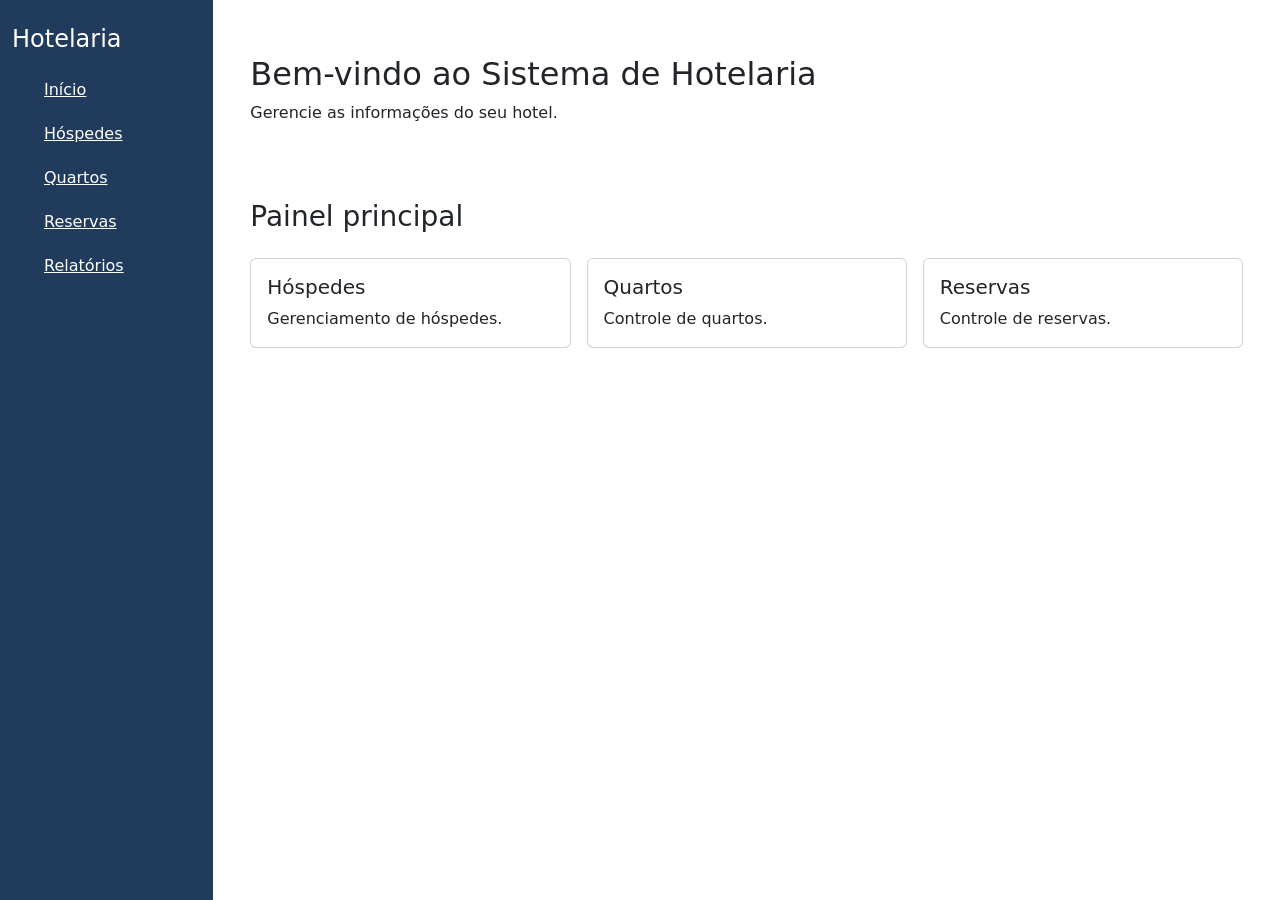
==== index.html @ a805ad4c "Criação da estrutura inicial do frontend" ====
<!DOCTYPE html>
<html lang="pt-br">

<head>
    <meta charset="UTF-8">
    <meta name="viewport" content="width=device-width, initial-scale=1.0">
    <link rel="stylesheet" href="assets/css/reset.css">
    <link rel="stylesheet" href="assets/css/style.css">
    <link rel="stylesheet" href="assets/css/layout.css">
    <title>Sistema de Hotelaria</title>

    <!-- Bootstrap 5.3.8 via CDN -->
    <link href="https://cdn.jsdelivr.net/npm/bootstrap@5.3.8/dist/css/bootstrap.min.css" rel="stylesheet"
        integrity="sha384-sRIl4kxILFvY47J16cr9ZwB07vP4J8+LH7qKQnuqkuIAvNWLzeN8tE5YBujZqJLB" crossorigin="anonymous">

</head>

<body>

    <div class="container-fluid">
        <div class="row layout">

            <aside class="sidebar col-12 col-md-3 col-lg-2">

                <h4 class="text-white mb-4">
                    Hotelaria
                </h4>

                <nav>
                    <ul>
                        <li><a href="#" class="text-white">Início</a></li>
                        <li><a href="#" class="text-white">Hóspedes</a></li>
                        <li><a href="#" class="text-white">Quartos</a></li>
                        <li><a href="#" class="text-white">Reservas</a></li>
                        <li><a href="#" class="text-white">Relatórios</a></li>
                    </ul>
                </nav>

            </aside>

            <main class="conteudo col-12 col-md-9 col-lg-10">

           
                <header class="cabecalho">
                    <h2>Bem-vindo ao Sistema de Hotelaria</h2>
                    <p class="mb-0">
                        Gerencie as informações do seu hotel.
                    </p>
                </header>

            
                <section class="area-conteudo">

                    <h3 class="mb-4">Painel principal</h3>

                    <div class="row g-3">

                        <div class="col-12 col-sm-6 col-xl-4">
                            <div class="card p-3">
                                <h5>Hóspedes</h5>
                                <p class="mb-0">Gerenciamento de hóspedes.</p>
                            </div>
                        </div>

                        <div class="col-12 col-sm-6 col-xl-4">
                            <div class="card p-3">
                                <h5>Quartos</h5>
                                <p class="mb-0">Controle de quartos.</p>
                            </div>
                        </div>

                        <div class="col-12 col-sm-6 col-xl-4">
                            <div class="card p-3">
                                <h5>Reservas</h5>
                                <p class="mb-0">Controle de reservas.</p>
                            </div>
                        </div>

                    </div>

                </section>

            </main>

        </div>
    </div>

    <!-- Bootstrap JavaScript -->
    <script src="https://cdn.jsdelivr.net/npm/bootstrap@5.3.8/dist/js/bootstrap.bundle.min.js"
        integrity="sha384-FKyoEForCGlyvwx9Hj09JcYn3nv7wiPVlz7YYwJrWVcXK/BmnVDxM+D2scQbITxI"
        crossorigin="anonymous"></script>

    <!-- JavaScript próprio -->
    <script src="assets/js/main.js"></script>

</body>

</html>
---- assets/css/style.css ----
:root {
    --cor-primaria: #203B5B;
    --cor-secundaria: #C5A46D;

    --cor-fundo: #F5F3EF;
    --cor-branco: #FFFFFF;

    --cor-texto: #344054;
    --cor-texto-secundario: #667085;

    --cor-borda: #E8EDF2;

    --fonte-principal: Arial, sans-serif;
}



body {
    background-color: var(--cor-fundo);
    color: var(--cor-texto);
    font-family: var(--fonte-principal);
}

h1, h2, h3, h4, h5, h6 {
    color: var(--cor-primaria);
}

.btn-principal {
    background-color: var(--cor-primaria);
    color: var(--cor-branco);
    border: none;
}

.btn-principal:hover {
    background-color: #172D46;
    color: var(--cor-branco);
}
---- assets/css/layout.css ----
.layout {
    min-height: 100vh;
}

.sidebar {
    background-color: var(--cor-primaria);
    color: var(--cor-branco);
    padding: 25px 20px;
    min-height: 100vh;
}

.sidebar ul li {
    margin-bottom: 20px;
}

.sidebar a:hover {
    color: var(--cor-secundaria) !important;
}

.conteudo {
    padding: 30px;
    min-width: 0;
}

.cabecalho,
.area-conteudo {
    background-color: var(--cor-branco);
    padding: 25px;
    border-radius: 10px;
    margin-bottom: 25px;
}

@media (max-width: 767px) {
    .sidebar {
        min-height: auto;
    }

    .conteudo {
        padding: 15px;
    }
}
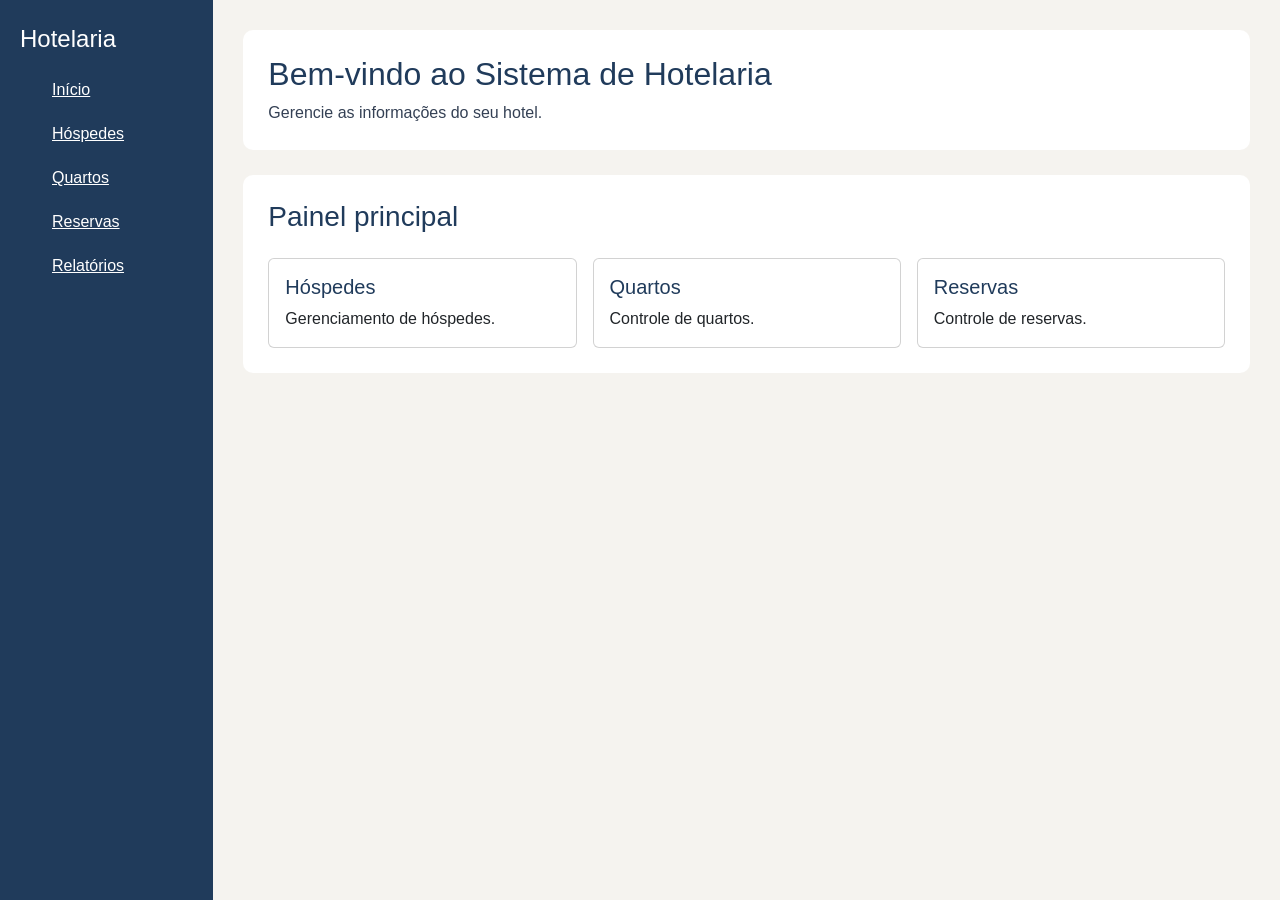
==== commit d7fe4701: "fix: reordenação dos estilos e CDN do Bootstrap no index.html" ====
--- a/index.html
+++ b/index.html
@@ -4,14 +4,18 @@
 <head>
     <meta charset="UTF-8">
     <meta name="viewport" content="width=device-width, initial-scale=1.0">
+    <title>Sistema de Hotelaria</title>
+
+    <!-- Reset de estilos CSS -->
     <link rel="stylesheet" href="assets/css/reset.css">
-    <link rel="stylesheet" href="assets/css/style.css">
-    <link rel="stylesheet" href="assets/css/layout.css">
-    <title>Sistema de Hotelaria</title>
 
     <!-- Bootstrap 5.3.8 via CDN -->
     <link href="https://cdn.jsdelivr.net/npm/bootstrap@5.3.8/dist/css/bootstrap.min.css" rel="stylesheet"
         integrity="sha384-sRIl4kxILFvY47J16cr9ZwB07vP4J8+LH7qKQnuqkuIAvNWLzeN8tE5YBujZqJLB" crossorigin="anonymous">
+
+    <!-- Estilos e Layout do Sistema -->
+    <link rel="stylesheet" href="assets/css/style.css">
+    <link rel="stylesheet" href="assets/css/layout.css">
 
 </head>
 
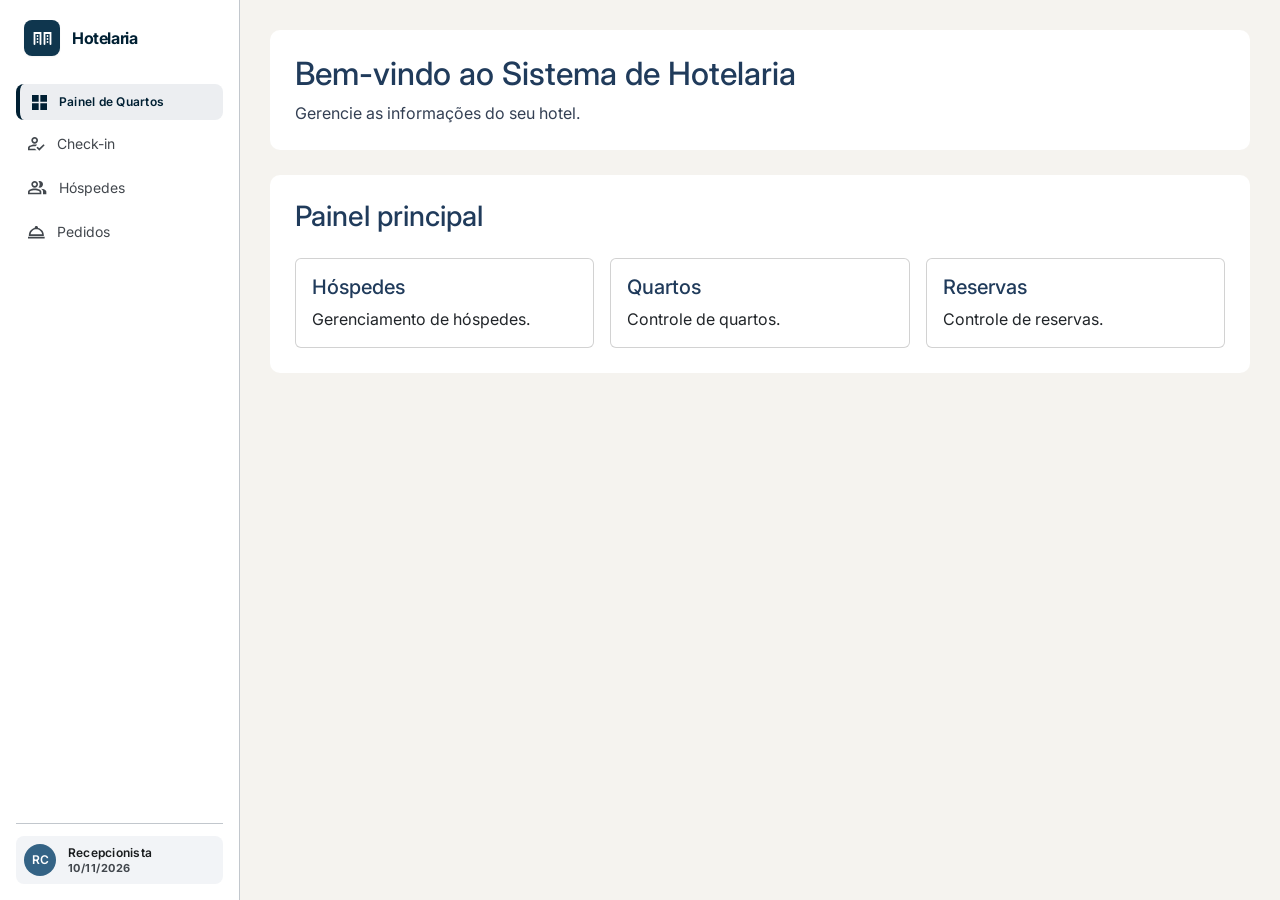
==== commit 331827fd: "feat: construir o componente visual do menu lateral fixo para desktop" ====
--- a/index.html
+++ b/index.html
@@ -6,45 +6,94 @@
     <meta name="viewport" content="width=device-width, initial-scale=1.0">
     <title>Sistema de Hotelaria</title>
 
+    <!-- Fonte Inter -->
+    <link rel="preconnect" href="https://fonts.googleapis.com">
+    <link rel="preconnect" href="https://fonts.gstatic.com" crossorigin>
+    <link href="https://fonts.googleapis.com/css2?family=Inter:wght@400;500;600;700&display=swap" rel="stylesheet">
+
     <!-- Reset de estilos CSS -->
-    <link rel="stylesheet" href="assets/css/reset.css">
+    <link rel="stylesheet" href="infrastructure/assets/css/reset.css">
 
     <!-- Bootstrap 5.3.8 via CDN -->
     <link href="https://cdn.jsdelivr.net/npm/bootstrap@5.3.8/dist/css/bootstrap.min.css" rel="stylesheet"
         integrity="sha384-sRIl4kxILFvY47J16cr9ZwB07vP4J8+LH7qKQnuqkuIAvNWLzeN8tE5YBujZqJLB" crossorigin="anonymous">
 
     <!-- Estilos e Layout do Sistema -->
-    <link rel="stylesheet" href="assets/css/style.css">
-    <link rel="stylesheet" href="assets/css/layout.css">
+    <link rel="stylesheet" href="infrastructure/assets/css/style.css">
+    <link rel="stylesheet" href="infrastructure/assets/css/layout.css">
 
 </head>
 
 <body>
 
-    <div class="container-fluid">
-        <div class="row layout">
+    <div class="container-fluid p-0">
+        <div class="d-flex flex-column flex-md-row layout">
 
-            <aside class="sidebar col-12 col-md-3 col-lg-2">
+            <aside class="sidebar">
 
-                <h4 class="text-white mb-4">
-                    Hotelaria
-                </h4>
+                <div class="sidebar-top">
+                    <a href="#" class="sidebar-brand">
+                        <div class="sidebar-brand-icon">
+                            <!-- Ícone da marca / Hotelaria (MUDAR DEPOIS)-->
+                            <svg width="19" height="13" viewBox="0 0 19 13" fill="none" xmlns="http://www.w3.org/2000/svg">
+                                <path d="M1.5 12V1H7.5V12M11.5 12V1H17.5V12M4.5 4H4.51M4.5 7H4.51M4.5 10H4.51M14.5 4H14.51M14.5 7H14.51M14.5 10H14.51" stroke="#FFFFFF" stroke-width="1.8" stroke-linecap="round"/>
+                            </svg>
+                        </div>
+                        <h4 class="sidebar-brand-title">Hotelaria</h4>
+                    </a>
 
-                <nav>
-                    <ul>
-                        <li><a href="#" class="text-white">Início</a></li>
-                        <li><a href="#" class="text-white">Hóspedes</a></li>
-                        <li><a href="#" class="text-white">Quartos</a></li>
-                        <li><a href="#" class="text-white">Reservas</a></li>
-                        <li><a href="#" class="text-white">Relatórios</a></li>
-                    </ul>
-                </nav>
+                    <nav class="w-100">
+                        <ul class="sidebar-nav">
+                            <li class="sidebar-nav-item">
+                                <a href="#" class="sidebar-nav-link active">
+                                    <span class="sidebar-nav-icon">
+                                        <img src="infrastructure/assets/images/icons/dashboard-icon.svg" width="15" height="15" alt="" aria-hidden="true">
+                                    </span>
+                                    <span>Painel de Quartos</span>
+                                </a>
+                            </li>
+                            <li class="sidebar-nav-item">
+                                <a href="#" class="sidebar-nav-link">
+                                    <span class="sidebar-nav-icon">
+                                        <img src="infrastructure/assets/images/icons/check-in-icon.svg" width="17" height="14" alt="" aria-hidden="true">
+                                    </span>
+                                    <span>Check-in</span>
+                                </a>
+                            </li>
+                            <li class="sidebar-nav-item">
+                                <a href="#" class="sidebar-nav-link">
+                                    <span class="sidebar-nav-icon">
+                                        <img src="infrastructure/assets/images/icons/hospedes-icon.svg" width="19" height="14" alt="" aria-hidden="true">
+                                    </span>
+                                    <span>Hóspedes</span>
+                                </a>
+                            </li>
+                            <li class="sidebar-nav-item">
+                                <a href="#" class="sidebar-nav-link">
+                                    <span class="sidebar-nav-icon">
+                                        <img src="infrastructure/assets/images/icons/pedidos-icon.svg" width="17" height="13" alt="" aria-hidden="true">
+                                    </span>
+                                    <span>Pedidos</span>
+                                </a>
+                            </li>
+                        </ul>
+                    </nav>
+                </div>
+
+                <div class="sidebar-footer">
+                    <div class="sidebar-user-card">
+                        <div class="sidebar-user-avatar">RC</div>
+                        <div class="sidebar-user-info">
+                            <span class="sidebar-user-name">Recepcionista</span>
+                            <span class="sidebar-user-role" id="data-atual">10/11/2026</span>
+                        </div>
+                    </div>
+                </div>
 
             </aside>
 
-            <main class="conteudo col-12 col-md-9 col-lg-10">
+            <main class="conteudo">
 
-           
                 <header class="cabecalho">
                     <h2>Bem-vindo ao Sistema de Hotelaria</h2>
                     <p class="mb-0">
@@ -52,7 +101,6 @@
                     </p>
                 </header>
 
-            
                 <section class="area-conteudo">
 
                     <h3 class="mb-4">Painel principal</h3>
@@ -95,8 +143,8 @@
         crossorigin="anonymous"></script>
 
     <!-- JavaScript próprio -->
-    <script src="assets/js/main.js"></script>
+    <script src="infrastructure/assets/js/main.js"></script>
 
 </body>
 
-</html>+</html>
--- a/infrastructure/assets/css/style.css
+++ b/infrastructure/assets/css/style.css
@@ -0,0 +1,35 @@
+:root {
+    --cor-primaria: #203B5B;
+    --cor-secundaria: #C5A46D;
+
+    --cor-fundo: #F5F3EF;
+    --cor-branco: #FFFFFF;
+
+    --cor-texto: #344054;
+    --cor-texto-secundario: #667085;
+
+    --cor-borda: #C2C7CD;
+
+    --fonte-principal: 'Inter', Arial, sans-serif;
+}
+
+body {
+    background-color: var(--cor-fundo);
+    color: var(--cor-texto);
+    font-family: var(--fonte-principal);
+}
+
+h1, h2, h3, h4, h5, h6 {
+    color: var(--cor-primaria);
+}
+
+.btn-principal {
+    background-color: var(--cor-primaria);
+    color: var(--cor-branco);
+    border: none;
+}
+
+.btn-principal:hover {
+    background-color: #172D46;
+    color: var(--cor-branco);
+}
--- a/infrastructure/assets/css/layout.css
+++ b/infrastructure/assets/css/layout.css
@@ -0,0 +1,241 @@
+.layout {
+    min-height: 100vh;
+}
+
+/* Aside - SIDEBAR */
+.sidebar {
+    box-sizing: border-box;
+    display: flex;
+    flex-direction: column;
+    justify-content: space-between;
+    align-items: flex-start;
+    padding: 16px;
+    width: 240px;
+    min-width: 240px;
+    min-height: 100vh;
+    background: #FFFFFF;
+    border-right: 1px solid #C2C7CD;
+    flex-shrink: 0;
+}
+
+/* Container superior */
+.sidebar-top {
+    display: flex;
+    flex-direction: column;
+    align-items: flex-start;
+    padding: 0;
+    gap: 24px;
+    width: 100%;
+}
+
+/* Top Brand Container */
+.sidebar-brand {
+    display: flex;
+    flex-direction: row;
+    align-items: center;
+    padding: 4px 8px;
+    gap: 12px;
+    width: 100%;
+    height: 44px;
+    text-decoration: none;
+}
+
+/* Background+Shadow Logo Icon */
+.sidebar-brand-icon {
+    display: flex;
+    flex-direction: row;
+    justify-content: center;
+    align-items: center;
+    padding: 0;
+    width: 36px;
+    height: 36px;
+    background: #0F364E;
+    box-shadow: 0px 1px 2px rgba(0, 0, 0, 0.05);
+    border-radius: 8px;
+    flex-shrink: 0;
+}
+
+/* Brand Text */
+.sidebar-brand-title {
+    font-family: 'Inter', sans-serif;
+    font-style: normal;
+    font-weight: 700;
+    font-size: 16px;
+    line-height: 22px;
+    letter-spacing: -0.4px;
+    color: #002033;
+    margin: 0;
+}
+
+/* Nav */
+.sidebar-nav {
+    display: flex;
+    flex-direction: column;
+    align-items: flex-start;
+    padding: 0;
+    gap: 4px;
+    width: 100%;
+    list-style: none;
+    margin: 0;
+}
+
+.sidebar-nav-item {
+    width: 100%;
+}
+
+/* Nav Links - Inactive */
+.sidebar-nav-link {
+    box-sizing: border-box;
+    display: flex;
+    flex-direction: row;
+    align-items: center;
+    padding: 10px 12px;
+    gap: 12px;
+    width: 100%;
+    min-height: 40px;
+    border-radius: 8px;
+    text-decoration: none;
+    font-family: 'Inter', sans-serif;
+    font-style: normal;
+    font-weight: 400;
+    font-size: 14px;
+    line-height: 20px;
+    color: #42474D;
+    transition: background-color 0.15s ease, color 0.15s ease;
+}
+
+.sidebar-nav-link:hover {
+    background-color: #F2F4F7;
+    color: #191C1E;
+}
+
+/* Link - Active (Painel de Quartos / Em Foco) */
+.sidebar-nav-link.active {
+    min-height: 36px;
+    background: #ECEEF1;
+    border-left: 4px solid #002033;
+    border-radius: 8px;
+    font-weight: 600;
+    font-size: 12px;
+    line-height: 16px;
+    letter-spacing: 0.24px;
+    color: #002033;
+}
+
+.sidebar-nav-link.active:hover {
+    background-color: #ECEEF1;
+    color: #002033;
+}
+
+.sidebar-nav-icon {
+    display: flex;
+    justify-content: center;
+    align-items: center;
+    flex-shrink: 0;
+}
+
+/* Footer / HorizontalBorder */
+.sidebar-footer {
+    box-sizing: border-box;
+    display: flex;
+    flex-direction: column;
+    align-items: flex-start;
+    padding: 12px 0 0;
+    width: 100%;
+    border-top: 1px solid #C2C7CD;
+    margin-top: auto;
+}
+
+/* User Card Background */
+.sidebar-user-card {
+    display: flex;
+    flex-direction: row;
+    align-items: center;
+    padding: 8px;
+    gap: 12px;
+    width: 100%;
+    height: 48px;
+    background: #F2F4F7;
+    border-radius: 8px;
+}
+
+/* User Avatar */
+.sidebar-user-avatar {
+    display: flex;
+    flex-direction: row;
+    justify-content: center;
+    align-items: center;
+    width: 32px;
+    height: 32px;
+    background: #346385;
+    border-radius: 9999px;
+    font-family: 'Inter', sans-serif;
+    font-style: normal;
+    font-weight: 600;
+    font-size: 12px;
+    line-height: 16px;
+    color: #FFFFFF;
+    flex-shrink: 0;
+}
+
+/* User Info Container */
+.sidebar-user-info {
+    display: flex;
+    flex-direction: column;
+    align-items: flex-start;
+    justify-content: center;
+    overflow: hidden;
+}
+
+.sidebar-user-name {
+    font-family: 'Inter', sans-serif;
+    font-style: normal;
+    font-weight: 600;
+    font-size: 12px;
+    line-height: 16px;
+    letter-spacing: 0.24px;
+    color: #191C1E;
+    white-space: nowrap;
+    overflow: hidden;
+    text-overflow: ellipsis;
+}
+
+.sidebar-user-role {
+    font-family: 'Inter', sans-serif;
+    font-style: normal;
+    font-weight: 700;
+    font-size: 11px;
+    line-height: 14px;
+    letter-spacing: 0.44px;
+    color: #42474D;
+    white-space: nowrap;
+}
+
+/* Conteudo Principal */
+.conteudo {
+    padding: 30px;
+    min-width: 0;
+    flex: 1;
+}
+
+.cabecalho,
+.area-conteudo {
+    background-color: var(--cor-branco);
+    padding: 25px;
+    border-radius: 10px;
+    margin-bottom: 25px;
+}
+
+@media (max-width: 767px) {
+    .sidebar {
+        width: 100%;
+        min-width: 100%;
+        min-height: auto;
+        border-right: none;
+        border-bottom: 1px solid #C2C7CD;
+    }
+
+    .conteudo {
+        padding: 15px;
+    }
+}
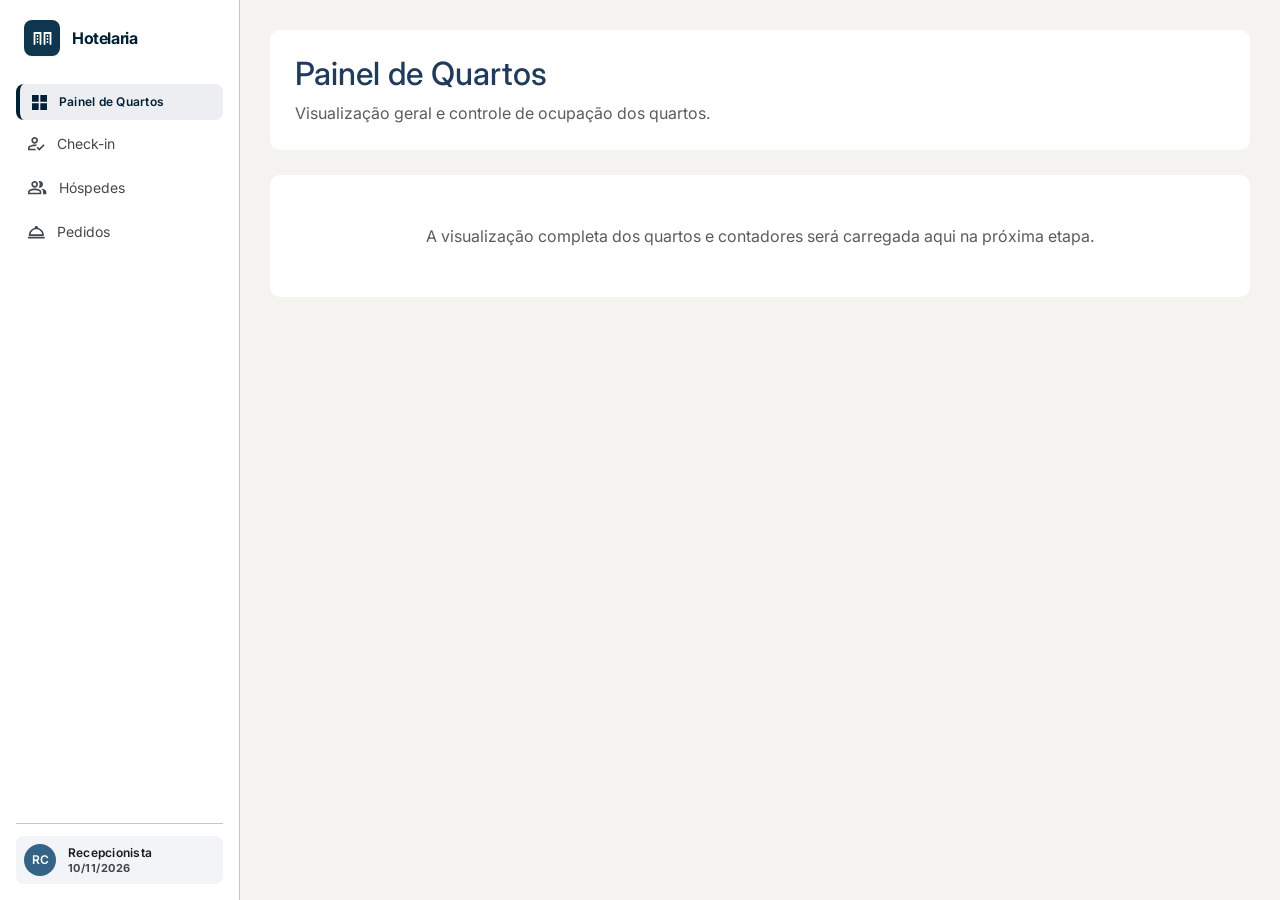
==== commit dc668952: "feat: estrutura de roteamento das páginas" ====
--- a/index.html
+++ b/index.html
@@ -32,9 +32,9 @@
             <aside class="sidebar">
 
                 <div class="sidebar-top">
-                    <a href="#" class="sidebar-brand">
+                    <a href="#painel-quartos" class="sidebar-brand">
                         <div class="sidebar-brand-icon">
-                            <!-- Ícone da marca / Hotelaria (MUDAR DEPOIS)-->
+                            <!-- Ícone da marca / Hotelaria -->
                             <svg width="19" height="13" viewBox="0 0 19 13" fill="none" xmlns="http://www.w3.org/2000/svg">
                                 <path d="M1.5 12V1H7.5V12M11.5 12V1H17.5V12M4.5 4H4.51M4.5 7H4.51M4.5 10H4.51M14.5 4H14.51M14.5 7H14.51M14.5 10H14.51" stroke="#FFFFFF" stroke-width="1.8" stroke-linecap="round"/>
                             </svg>
@@ -45,7 +45,7 @@
                     <nav class="w-100">
                         <ul class="sidebar-nav">
                             <li class="sidebar-nav-item">
-                                <a href="#" class="sidebar-nav-link active">
+                                <a href="#painel-quartos" class="sidebar-nav-link active" data-route="painel-quartos">
                                     <span class="sidebar-nav-icon">
                                         <img src="infrastructure/assets/images/icons/dashboard-icon.svg" width="15" height="15" alt="" aria-hidden="true">
                                     </span>
@@ -53,7 +53,7 @@
                                 </a>
                             </li>
                             <li class="sidebar-nav-item">
-                                <a href="#" class="sidebar-nav-link">
+                                <a href="#check-in" class="sidebar-nav-link" data-route="check-in">
                                     <span class="sidebar-nav-icon">
                                         <img src="infrastructure/assets/images/icons/check-in-icon.svg" width="17" height="14" alt="" aria-hidden="true">
                                     </span>
@@ -61,7 +61,7 @@
                                 </a>
                             </li>
                             <li class="sidebar-nav-item">
-                                <a href="#" class="sidebar-nav-link">
+                                <a href="#hospedes" class="sidebar-nav-link" data-route="hospedes">
                                     <span class="sidebar-nav-icon">
                                         <img src="infrastructure/assets/images/icons/hospedes-icon.svg" width="19" height="14" alt="" aria-hidden="true">
                                     </span>
@@ -69,7 +69,7 @@
                                 </a>
                             </li>
                             <li class="sidebar-nav-item">
-                                <a href="#" class="sidebar-nav-link">
+                                <a href="#pedidos" class="sidebar-nav-link" data-route="pedidos">
                                     <span class="sidebar-nav-icon">
                                         <img src="infrastructure/assets/images/icons/pedidos-icon.svg" width="17" height="13" alt="" aria-hidden="true">
                                     </span>
@@ -92,44 +92,19 @@
 
             </aside>
 
-            <main class="conteudo">
+            <main class="conteudo" id="app-conteudo">
 
                 <header class="cabecalho">
-                    <h2>Bem-vindo ao Sistema de Hotelaria</h2>
-                    <p class="mb-0">
-                        Gerencie as informações do seu hotel.
+                    <h2>Painel de Quartos</h2>
+                    <p class="mb-0 text-muted">
+                        Visualização geral e controle de ocupação dos quartos.
                     </p>
                 </header>
 
-                <section class="area-conteudo">
-
-                    <h3 class="mb-4">Painel principal</h3>
-
-                    <div class="row g-3">
-
-                        <div class="col-12 col-sm-6 col-xl-4">
-                            <div class="card p-3">
-                                <h5>Hóspedes</h5>
-                                <p class="mb-0">Gerenciamento de hóspedes.</p>
-                            </div>
-                        </div>
-
-                        <div class="col-12 col-sm-6 col-xl-4">
-                            <div class="card p-3">
-                                <h5>Quartos</h5>
-                                <p class="mb-0">Controle de quartos.</p>
-                            </div>
-                        </div>
-
-                        <div class="col-12 col-sm-6 col-xl-4">
-                            <div class="card p-3">
-                                <h5>Reservas</h5>
-                                <p class="mb-0">Controle de reservas.</p>
-                            </div>
-                        </div>
-
+                <section class="area-conteudo" id="painel-quartos-view">
+                    <div class="p-4 text-center text-muted">
+                        <p class="mb-0">A visualização completa dos quartos e contadores será carregada aqui na próxima etapa.</p>
                     </div>
-
                 </section>
 
             </main>
@@ -142,6 +117,9 @@
         integrity="sha384-FKyoEForCGlyvwx9Hj09JcYn3nv7wiPVlz7YYwJrWVcXK/BmnVDxM+D2scQbITxI"
         crossorigin="anonymous"></script>
 
+    <!-- Roteador SPA -->
+    <script src="infrastructure/assets/js/roteador.js"></script>
+
     <!-- JavaScript próprio -->
     <script src="infrastructure/assets/js/main.js"></script>
 
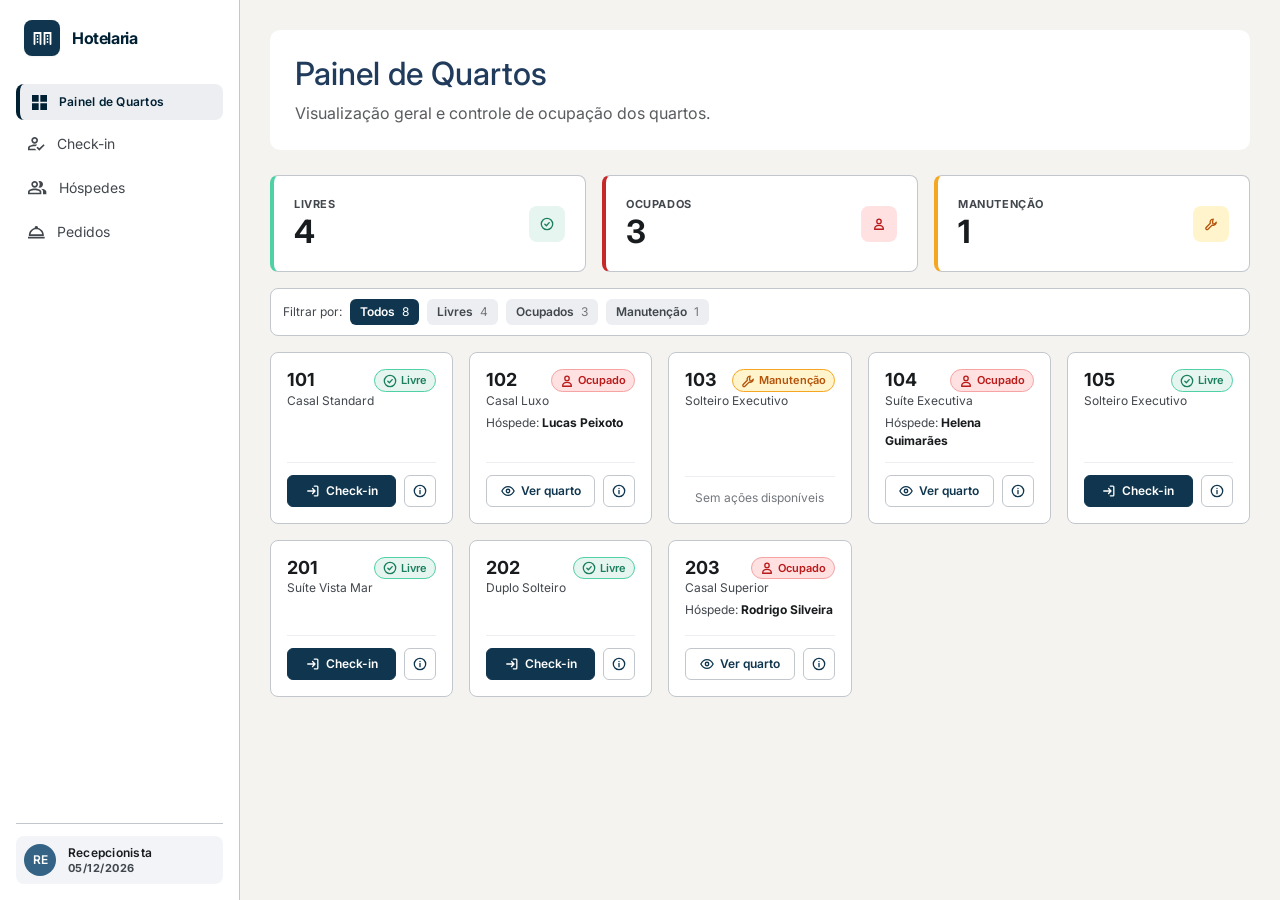
==== commit d4e3ff46: "feat: integra painel de quartos ao sistema" ====
--- a/index.html
+++ b/index.html
@@ -21,6 +21,7 @@
     <!-- Estilos e Layout do Sistema -->
     <link rel="stylesheet" href="infrastructure/assets/css/style.css">
     <link rel="stylesheet" href="infrastructure/assets/css/layout.css">
+    <link rel="stylesheet" href="quartos/assets/css/painel-quartos.css">
 
 </head>
 
@@ -35,9 +36,9 @@
                     <a href="#painel-quartos" class="sidebar-brand">
                         <div class="sidebar-brand-icon">
                             <!-- Ícone da marca / Hotelaria -->
-                            <svg width="19" height="13" viewBox="0 0 19 13" fill="none" xmlns="http://www.w3.org/2000/svg">
-                                <path d="M1.5 12V1H7.5V12M11.5 12V1H17.5V12M4.5 4H4.51M4.5 7H4.51M4.5 10H4.51M14.5 4H14.51M14.5 7H14.51M14.5 10H14.51" stroke="#FFFFFF" stroke-width="1.8" stroke-linecap="round"/>
-                            </svg>
+                           <svg width="19" height="13" viewBox="0 0 19 13" fill="none" xmlns="http://www.w3.org/2000/svg">
+                               <path d="M1.5 12V1H7.5V12M11.5 12V1H17.5V12M4.5 4H4.51M4.5 7H4.51M4.5 10H4.51M14.5 4H14.51M14.5 7H14.51M14.5 10H14.51" stroke="#FFFFFF" stroke-width="1.8" stroke-linecap="round"/>
+                           </svg>
                         </div>
                         <h4 class="sidebar-brand-title">Hotelaria</h4>
                     </a>
@@ -47,7 +48,7 @@
                             <li class="sidebar-nav-item">
                                 <a href="#painel-quartos" class="sidebar-nav-link active" data-route="painel-quartos">
                                     <span class="sidebar-nav-icon">
-                                        <img src="infrastructure/assets/images/icons/dashboard-icon.svg" width="15" height="15" alt="" aria-hidden="true">
+                                          <img src="infrastructure/assets/images/icons/dashboard-icon.svg" width="15" height="15" alt="" aria-hidden="true">
                                     </span>
                                     <span>Painel de Quartos</span>
                                 </a>
@@ -116,12 +117,12 @@
     <script src="https://cdn.jsdelivr.net/npm/bootstrap@5.3.8/dist/js/bootstrap.bundle.min.js"
         integrity="sha384-FKyoEForCGlyvwx9Hj09JcYn3nv7wiPVlz7YYwJrWVcXK/BmnVDxM+D2scQbITxI"
         crossorigin="anonymous"></script>
-
+    <!-- Painel de Quartos (monta contadores e cards) -->
+    <script src="quartos/assets/js/painel-quartos.js"></script>
+    <!-- JavaScript próprio -->
+    <script src="infrastructure/assets/js/main.js"></script>
     <!-- Roteador SPA -->
     <script src="infrastructure/assets/js/roteador.js"></script>
-
-    <!-- JavaScript próprio -->
-    <script src="infrastructure/assets/js/main.js"></script>
 
 </body>
 
--- a/quartos/assets/css/painel-quartos.css
+++ b/quartos/assets/css/painel-quartos.css
@@ -0,0 +1,222 @@
+/* Painel de Quartos - todas as classes começam com pq- para não conflitar com o resto */
+
+:root {
+    --pq-livre: #1B7F5F;
+    --pq-livre-fundo: #E6F5EF;
+    --pq-livre-borda: #4FD1A5;
+
+    --pq-ocupado: #BA1A1A;
+    --pq-ocupado-fundo: #FFE1E1;
+    --pq-ocupado-borda: #C62828;
+
+    --pq-manutencao: #B45309;
+    --pq-manutencao-fundo: #FFF4CC;
+    --pq-manutencao-borda: #F5A623;
+
+    --pq-escuro: #0F364E;
+}
+
+/* a section do roteador é uma caixa branca, aqui ela fica transparente */
+#painel-quartos-view {
+    background: transparent;
+    padding: 0;
+}
+
+/* ---------- Contadores ---------- */
+.pq-contadores {
+    display: grid;
+    grid-template-columns: repeat(auto-fit, minmax(200px, 1fr));
+    gap: 16px;
+    margin-bottom: 16px;
+}
+
+.pq-contador {
+    display: flex;
+    justify-content: space-between;
+    align-items: center;
+    padding: 20px;
+    background: #FFFFFF;
+    border: 1px solid var(--cor-borda);
+    border-left-width: 4px;
+    border-radius: 8px;
+}
+
+.pq-contador-livre { border-left-color: var(--pq-livre-borda); }
+.pq-contador-ocupado { border-left-color: var(--pq-ocupado-borda); }
+.pq-contador-manutencao { border-left-color: var(--pq-manutencao-borda); }
+
+.pq-contador-titulo {
+    font-size: 11px;
+    font-weight: 700;
+    letter-spacing: 0.6px;
+    text-transform: uppercase;
+    color: #42474D;
+}
+
+.pq-contador-numero {
+    font-size: 32px;
+    font-weight: 700;
+    line-height: 1.2;
+    color: #191C1E;
+}
+
+.pq-contador-icone {
+    display: flex;
+    justify-content: center;
+    align-items: center;
+    width: 36px;
+    height: 36px;
+    border-radius: 8px;
+}
+
+.pq-contador-livre .pq-contador-icone { background: var(--pq-livre-fundo); color: var(--pq-livre); }
+.pq-contador-ocupado .pq-contador-icone { background: var(--pq-ocupado-fundo); color: var(--pq-ocupado); }
+.pq-contador-manutencao .pq-contador-icone { background: var(--pq-manutencao-fundo); color: var(--pq-manutencao); }
+
+/* ---------- Barra de filtros (só visual por enquanto) ---------- */
+.pq-filtros {
+    display: flex;
+    flex-wrap: wrap;
+    align-items: center;
+    gap: 8px;
+    padding: 10px 12px;
+    margin-bottom: 16px;
+    background: #FFFFFF;
+    border: 1px solid var(--cor-borda);
+    border-radius: 8px;
+    font-size: 12px;
+    color: #42474D;
+}
+
+.pq-filtro {
+    padding: 4px 10px;
+    border: none;
+    border-radius: 6px;
+    background: #ECEEF1;
+    font-size: 12px;
+    font-weight: 600;
+    color: #42474D;
+}
+
+.pq-filtro span {
+    margin-left: 4px;
+    font-weight: 400;
+    color: #73777D;
+}
+
+.pq-filtro.ativo {
+    background: var(--pq-escuro);
+    color: #FFFFFF;
+}
+
+.pq-filtro.ativo span { color: #FFFFFF; }
+
+/* ---------- Grid de cards ---------- */
+.pq-grid {
+    display: grid;
+    grid-template-columns: repeat(auto-fill, minmax(180px, 1fr));
+    gap: 16px;
+}
+
+.pq-card {
+    display: flex;
+    flex-direction: column;
+    padding: 16px;
+    background: #FFFFFF;
+    border: 1px solid var(--cor-borda);
+    border-radius: 8px;
+}
+
+.pq-card-topo {
+    display: flex;
+    justify-content: space-between;
+    align-items: flex-start;
+    gap: 8px;
+}
+
+.pq-card-numero {
+    font-size: 18px;
+    font-weight: 700;
+    line-height: 1.2;
+    color: #191C1E;
+}
+
+.pq-card-tipo {
+    font-size: 12px;
+    color: #42474D;
+}
+
+.pq-card-hospede {
+    margin-top: 4px;
+    font-size: 12px;
+    color: #42474D;
+}
+
+.pq-card-hospede strong { color: #191C1E; }
+
+.pq-card-acoes {
+    display: flex;
+    align-items: center;
+    gap: 8px;
+    margin-top: auto;
+    padding-top: 12px;
+    border-top: 1px solid #ECEEF1;
+}
+
+/* espaço entre o texto e a linha de ações (cards sem hóspede ficam do mesmo tamanho) */
+.pq-card-info { min-height: 44px; margin-bottom: 12px; }
+
+/* ---------- Badges de status ---------- */
+.pq-badge {
+    display: inline-flex;
+    align-items: center;
+    gap: 4px;
+    padding: 2px 8px;
+    border: 1px solid;
+    border-radius: 9999px;
+    font-size: 11px;
+    font-weight: 600;
+    white-space: nowrap;
+}
+
+.pq-badge-livre { color: var(--pq-livre); background: var(--pq-livre-fundo); border-color: var(--pq-livre-borda); }
+.pq-badge-ocupado { color: var(--pq-ocupado); background: var(--pq-ocupado-fundo); border-color: #F5A3A3; }
+.pq-badge-manutencao { color: var(--pq-manutencao); background: var(--pq-manutencao-fundo); border-color: var(--pq-manutencao-borda); }
+
+/* ---------- Botões ---------- */
+.pq-btn {
+    display: inline-flex;
+    justify-content: center;
+    align-items: center;
+    gap: 6px;
+    flex: 1;
+    height: 32px;
+    border: 1px solid var(--pq-escuro);
+    border-radius: 6px;
+    font-size: 12px;
+    font-weight: 600;
+    cursor: pointer;
+}
+
+.pq-btn-primario { background: var(--pq-escuro); color: #FFFFFF; }
+.pq-btn-primario:hover { background: #0A2536; }
+
+.pq-btn-contorno { background: #FFFFFF; color: var(--pq-escuro); border-color: var(--cor-borda); }
+.pq-btn-contorno:hover { background: #F2F4F7; }
+
+.pq-btn-info {
+    flex: 0 0 32px;
+    padding: 0;
+    background: #FFFFFF;
+    color: var(--pq-escuro);
+    border-color: var(--cor-borda);
+}
+
+.pq-btn-info:hover { background: #F2F4F7; }
+
+.pq-sem-acoes {
+    width: 100%;
+    text-align: center;
+    font-size: 12px;
+    color: #73777D;
+}
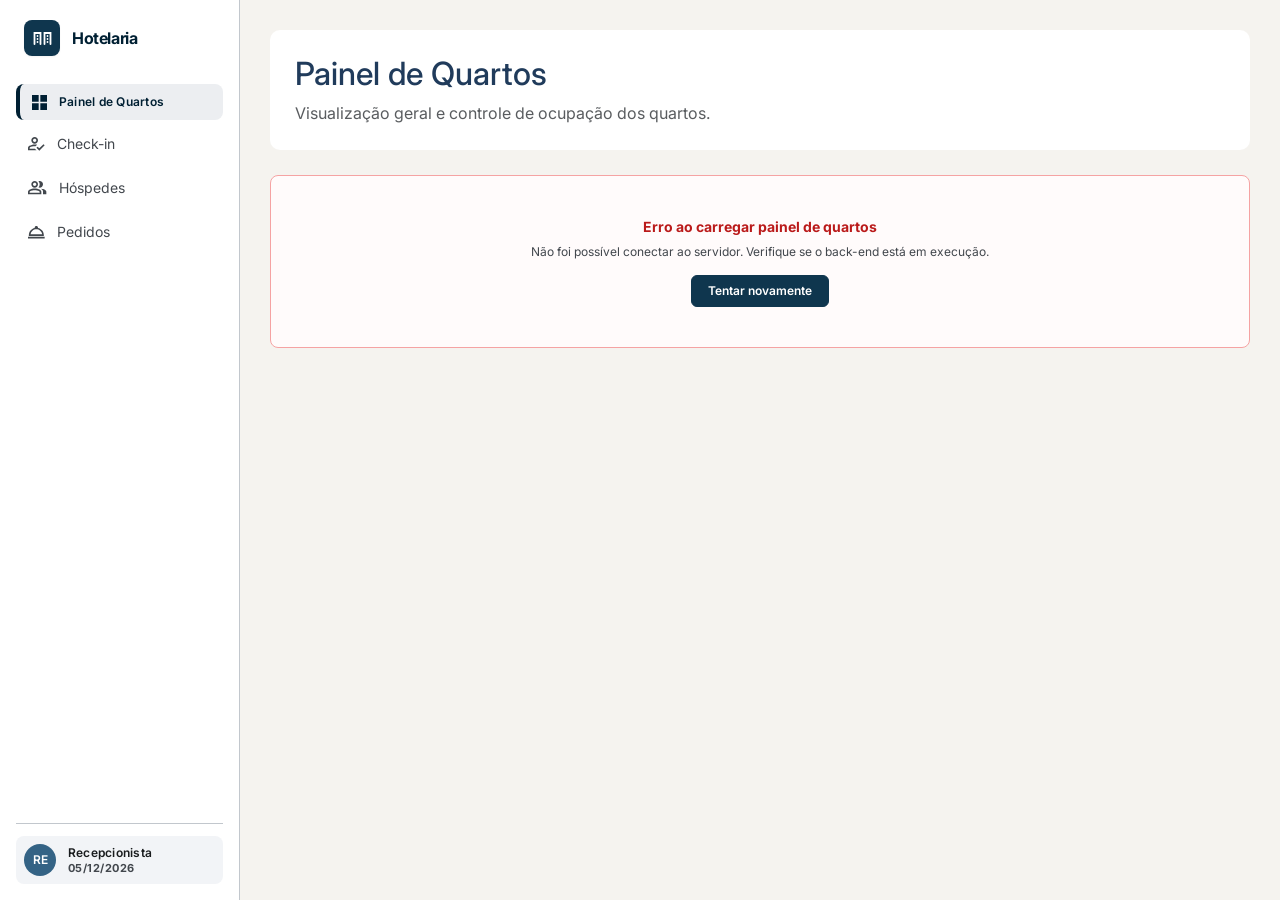
==== commit 574a5d8e: "feat(hospedes): adiciona pagina html de gestao de hospedes e rota spa" ====
--- a/index.html
+++ b/index.html
@@ -22,6 +22,7 @@
     <link rel="stylesheet" href="infrastructure/assets/css/style.css">
     <link rel="stylesheet" href="infrastructure/assets/css/layout.css">
     <link rel="stylesheet" href="quartos/assets/css/painel-quartos.css">
+    <link rel="stylesheet" href="hospedes/assets/css/gestao-hospedes.css">
 
 </head>
 
@@ -117,8 +118,13 @@
     <script src="https://cdn.jsdelivr.net/npm/bootstrap@5.3.8/dist/js/bootstrap.bundle.min.js"
         integrity="sha384-FKyoEForCGlyvwx9Hj09JcYn3nv7wiPVlz7YYwJrWVcXK/BmnVDxM+D2scQbITxI"
         crossorigin="anonymous"></script>
+    <!-- Cliente HTTP da API -->
+    <script src="infrastructure/assets/js/api-client.js"></script>
     <!-- Painel de Quartos (monta contadores e cards) -->
     <script src="quartos/assets/js/painel-quartos.js"></script>
+    <!-- Serviço e Controlador de Gestão de Hóspedes (PB-07 + PB-08) -->
+    <script src="hospedes/assets/js/hospede-service.js"></script>
+    <script src="hospedes/assets/js/gestao-hospedes.js"></script>
     <!-- JavaScript próprio -->
     <script src="infrastructure/assets/js/main.js"></script>
     <!-- Roteador SPA -->
--- a/quartos/assets/css/painel-quartos.css
+++ b/quartos/assets/css/painel-quartos.css
@@ -1,6 +1,10 @@
 /* Painel de Quartos - todas as classes começam com pq- para não conflitar com o resto */
 
 :root {
+    --pq-total: #0F364E;
+    --pq-total-fundo: #E8F0F6;
+    --pq-total-borda: #0F364E;
+
     --pq-livre: #1B7F5F;
     --pq-livre-fundo: #E6F5EF;
     --pq-livre-borda: #4FD1A5;
@@ -12,6 +16,10 @@
     --pq-manutencao: #B45309;
     --pq-manutencao-fundo: #FFF4CC;
     --pq-manutencao-borda: #F5A623;
+
+    --pq-bloqueado: #1D4ED8;
+    --pq-bloqueado-fundo: #DBEAFE;
+    --pq-bloqueado-borda: #60A5FA;
 
     --pq-escuro: #0F364E;
 }
@@ -41,6 +49,7 @@
     border-radius: 8px;
 }
 
+.pq-contador-total { border-left-color: var(--pq-total-borda); }
 .pq-contador-livre { border-left-color: var(--pq-livre-borda); }
 .pq-contador-ocupado { border-left-color: var(--pq-ocupado-borda); }
 .pq-contador-manutencao { border-left-color: var(--pq-manutencao-borda); }
@@ -69,11 +78,12 @@
     border-radius: 8px;
 }
 
+.pq-contador-total .pq-contador-icone { background: var(--pq-total-fundo); color: var(--pq-total); }
 .pq-contador-livre .pq-contador-icone { background: var(--pq-livre-fundo); color: var(--pq-livre); }
 .pq-contador-ocupado .pq-contador-icone { background: var(--pq-ocupado-fundo); color: var(--pq-ocupado); }
 .pq-contador-manutencao .pq-contador-icone { background: var(--pq-manutencao-fundo); color: var(--pq-manutencao); }
 
-/* ---------- Barra de filtros (só visual por enquanto) ---------- */
+/* ---------- Barra de filtros ---------- */
 .pq-filtros {
     display: flex;
     flex-wrap: wrap;
@@ -96,6 +106,7 @@
     font-size: 12px;
     font-weight: 600;
     color: #42474D;
+    cursor: pointer;
 }
 
 .pq-filtro span {
@@ -114,8 +125,26 @@
 /* ---------- Grid de cards ---------- */
 .pq-grid {
     display: grid;
-    grid-template-columns: repeat(auto-fill, minmax(180px, 1fr));
+    grid-template-columns: repeat(4, minmax(0, 1fr));
     gap: 16px;
+}
+
+@media (max-width: 1024px) {
+    .pq-grid {
+        grid-template-columns: repeat(3, minmax(0, 1fr));
+    }
+}
+
+@media (max-width: 768px) {
+    .pq-grid {
+        grid-template-columns: repeat(2, minmax(0, 1fr));
+    }
+}
+
+@media (max-width: 500px) {
+    .pq-grid {
+        grid-template-columns: 1fr;
+    }
 }
 
 .pq-card {
@@ -144,6 +173,19 @@
 .pq-card-tipo {
     font-size: 12px;
     color: #42474D;
+}
+
+.pq-card-diaria {
+    margin-top: 4px;
+    font-size: 13px;
+    font-weight: 700;
+    color: var(--pq-escuro);
+}
+
+.pq-card-diaria span {
+    font-size: 11px;
+    font-weight: 400;
+    color: #73777D;
 }
 
 .pq-card-hospede {
@@ -164,7 +206,7 @@
 }
 
 /* espaço entre o texto e a linha de ações (cards sem hóspede ficam do mesmo tamanho) */
-.pq-card-info { min-height: 44px; margin-bottom: 12px; }
+.pq-card-info { min-height: 60px; margin-bottom: 12px; }
 
 /* ---------- Badges de status ---------- */
 .pq-badge {
@@ -182,6 +224,11 @@
 .pq-badge-livre { color: var(--pq-livre); background: var(--pq-livre-fundo); border-color: var(--pq-livre-borda); }
 .pq-badge-ocupado { color: var(--pq-ocupado); background: var(--pq-ocupado-fundo); border-color: #F5A3A3; }
 .pq-badge-manutencao { color: var(--pq-manutencao); background: var(--pq-manutencao-fundo); border-color: var(--pq-manutencao-borda); }
+.pq-badge-bloqueado {
+    color: var(--pq-bloqueado);
+    background: var(--pq-bloqueado-fundo);
+    border-color: var(--pq-bloqueado-borda);
+}
 
 /* ---------- Botões ---------- */
 .pq-btn {
@@ -214,9 +261,87 @@
 
 .pq-btn-info:hover { background: #F2F4F7; }
 
+.pq-btn-manutencao {
+    flex: 0 0 32px;
+    padding: 0;
+    background: #FFFFFF;
+    color: var(--pq-manutencao);
+    border-color: var(--pq-manutencao-borda);
+}
+
+.pq-btn-manutencao:hover { background: var(--pq-manutencao-fundo); }
+
+.pq-btn:disabled {
+    opacity: 0.6;
+    cursor: not-allowed;
+}
+
+.pq-alerta-erro {
+    display: flex;
+    justify-content: space-between;
+    align-items: center;
+    gap: 12px;
+    padding: 12px 16px;
+    margin-bottom: 16px;
+    background: #FFFBFB;
+    border: 1px solid #F5A3A3;
+    border-radius: 8px;
+    font-size: 13px;
+    color: var(--pq-ocupado);
+}
+
+.pq-alerta-fechar {
+    border: none;
+    background: transparent;
+    color: var(--pq-ocupado);
+    font-size: 18px;
+    line-height: 1;
+    cursor: pointer;
+}
+
 .pq-sem-acoes {
     width: 100%;
     text-align: center;
     font-size: 12px;
     color: #73777D;
+}
+
+/* ---------- Estados (Loading, Empty State e Erro) ---------- */
+.pq-estado {
+    display: flex;
+    flex-direction: column;
+    align-items: center;
+    justify-content: center;
+    gap: 6px;
+    padding: 40px 20px;
+    background: #FFFFFF;
+    border: 1px solid var(--cor-borda);
+    border-radius: 8px;
+    text-align: center;
+}
+
+.pq-estado-erro {
+    border-color: #F5A3A3;
+    background: #FFFBFB;
+}
+
+.pq-estado-titulo {
+    font-size: 14px;
+    font-weight: 700;
+    color: #191C1E;
+}
+
+.pq-estado-erro .pq-estado-titulo {
+    color: var(--pq-ocupado);
+}
+
+.pq-estado-texto {
+    font-size: 12px;
+    color: #42474D;
+}
+
+.pq-btn-tentar-novamente {
+    flex: 0 0 auto;
+    margin-top: 8px;
+    padding: 0 16px;
 }
